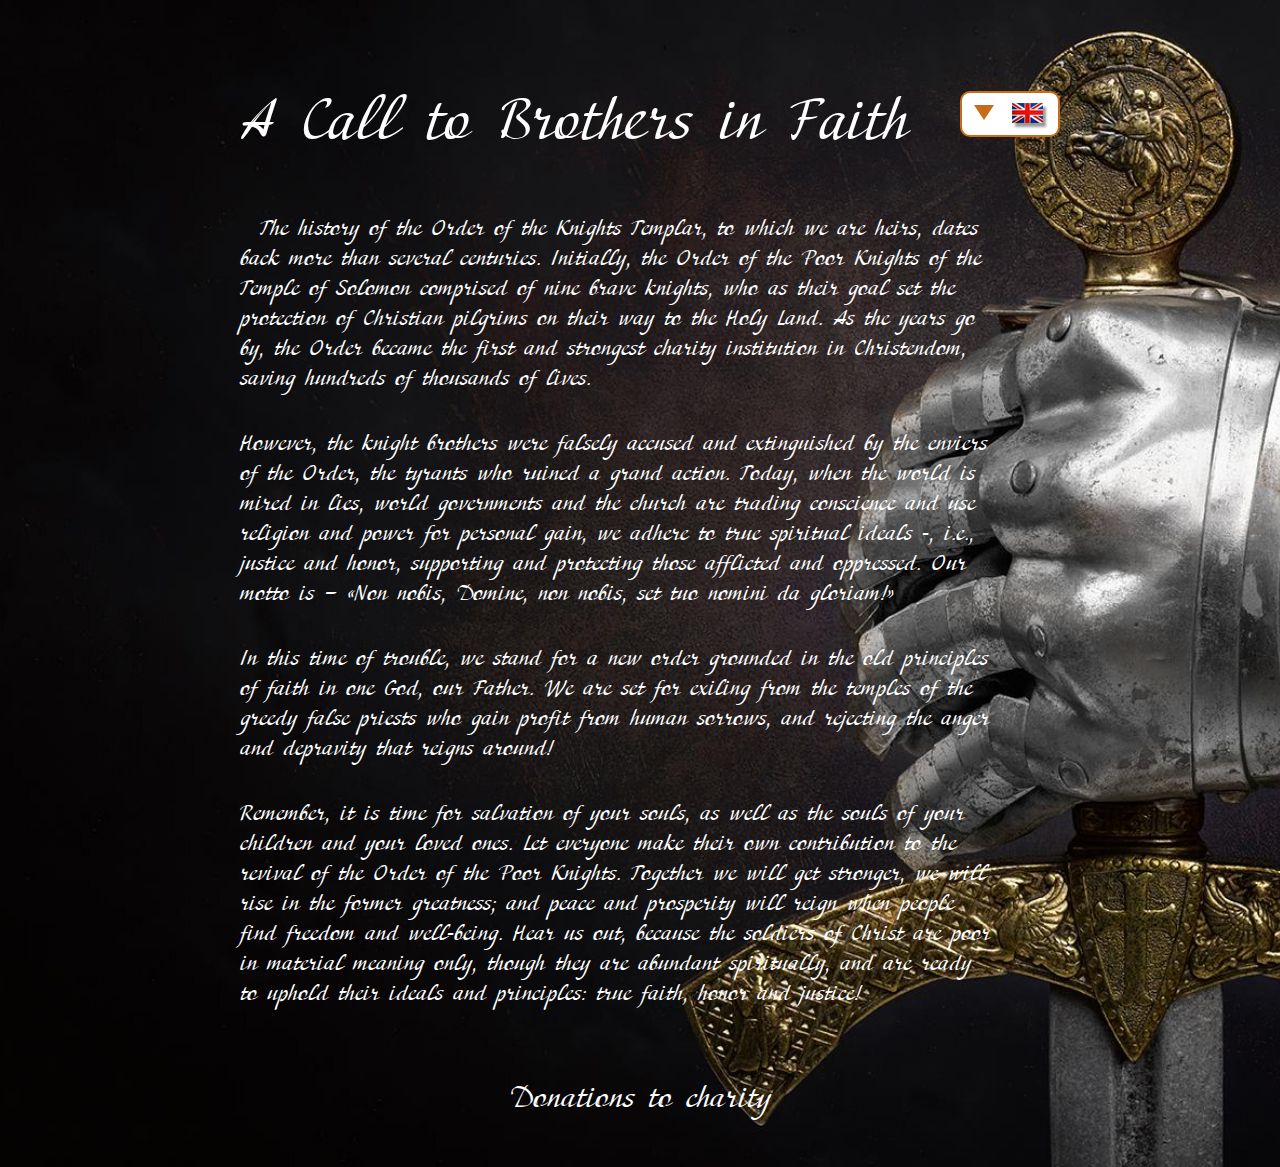
==== main.html @ 1a9f0876 "first commit" ====
<!doctype html>
<html lang="en">
<head>
    <meta charset="UTF-8">
    <meta name="viewport"
          content="width=device-width, user-scalable=no, initial-scale=1.0, maximum-scale=1.0, minimum-scale=1.0">
    <meta http-equiv="X-UA-Compatible" content="ie=edge">
    <title>Орден</title>
    <link rel="stylesheet" href="css/main.css">
    <link rel="stylesheet" href="fonts/stylesheet.css">
    <link rel="stylesheet" href="css/customSelect.css">
</head>
<body>
<main class="main">
<div class="container-knight">
    <div class="main-wrapper">
        <div class="main-wrapper__title">
            <h1 class="lang-title__letter">A Call to Brothers in Faith</h1>
            <div class="wrapper-knight">
                <div class="select__wrap">
                    <ul class="default__option">
                        <li>
                            <div class="option british">
                                <div class="icon" data-language="br"></div>
                            </div>
                        </li>
                    </ul>
                    <ul class="select__ul">
                        <li>
                            <div class="option br">
                                <div class="icon" data-language="br"></div>
                            </div>
                        </li>
                        <li>
                            <div class="option russia">
                                <div class="icon" data-language="ru"></div>
                            </div>
                        </li>
                        <li>
                            <div class="option english">
                                <div class="icon" data-language="en"></div>
                            </div>
                        </li>
                    </ul>
                </div>
            </div>
        </div>
        <div class="main-wrapper__info">
            <p class="lang-first__p">
                The history of the Order of the Knights Templar, to which we are heirs, dates
                back more than several centuries. Initially, the Order of the Poor Knights of
                the Temple of Solomon comprised of nine brave knights, who as their goal
                set the protection of Christian pilgrims on their way to the Holy Land. As
                the years go by, the Order became the first and strongest charity institution
                in Christendom, saving hundreds of thousands of lives.
            </p>
            <p class="lang-second__p">
                However, the knight brothers were falsely accused and extinguished by the
                enviers of the Order, the tyrants who ruined a grand action. Today, when
                the world is mired in lies, world governments and the church are trading
                conscience and use religion and power for personal gain, we adhere to
                true spiritual ideals -, i.e., justice and honor, supporting and protecting
                those afflicted and oppressed. Our motto is – «Non nobis, Domine,
                non nobis, set tuo nomini da gloriam!»
            </p>
            <p class="lang-third__p">
                In this time of trouble, we stand for a new order grounded in the old principles
                of faith in one God, our Father. We are set for exiling from the temples of the
                greedy false priests who gain profit from human sorrows, and rejecting the
                anger and depravity that reigns around!
            </p>
            <p class="lang-fourth__p">
                Remember, it is time for salvation of your souls, as well as the souls of your
                children and your loved ones. Let everyone make their own contribution to
                the revival of the Order of the Poor Knights. Together we will get stronger,
                we will rise in the former greatness; and peace and prosperity will reign
                when people find freedom and well-being. Hear us out, because the soldiers
                of Christ are poor in material meaning only, though they are abundant
                spiritually, and are ready to uphold their ideals and principles: true faith,
                honor and justice!
            </p>
        </div>
        <div class="main-wrapper__link">
            <a href="index.html" class="lang-knight">Donations to charity</a>
        </div>
    </div>
</div>
</main>
<script src="js/translate.js"></script>
<script src="https://code.jquery.com/jquery-3.4.1.min.js"></script>
<script src="js/main.js"></script>
</body>
</html>
---- css/main.css ----
body {
    font-family: 'adventureregular',sans-serif;
    margin: 0;
    /*height: 1080px;*/
    color: white;
}
h1{
    margin: 0;
}
p{
    margin: 0;
}

.main{
    background: url("/img/knight.jpg") no-repeat center;
    background-size: cover;
}
.container-knight{
    width: 1230px;
    padding: 0 15px;
    margin: 0 auto;
}
.main-wrapper{
   padding-top: 90px;
}
.main-wrapper__title {
    position: relative;
}
.main-wrapper__title h1{
    font-size: 57px;
    font-weight: normal;
    margin-bottom: 50px;
}
.main-wrapper__title select {
    position: absolute;
    top: 25px;
    right: 30%;
}
.main-wrapper__info{
    max-width: 750px;
}
.main-wrapper__info p {
    font-size: 21px;
    font-weight: normal;
    margin-top: 35px;
}
.main-wrapper__info p:first-child{
    margin-top: 0;
    text-indent: 20px;
}
.main-wrapper__link{
    margin-top: 160px;
    text-align: right;
    padding-bottom: 45px;
}
.main-wrapper__link a{
    font-weight: normal;
    font-size: 30px;
    color: white;
    text-decoration: none;
}
@media (max-width: 1440px) {
    .main {
        background: url(/img/knight.jpg) no-repeat center;
        background-size: cover;
    }
    .container-knight{
        width: 1000px;
    }
    .wrapper-knight {
        left: 75% !important;
    }
    .main-wrapper__link{
        text-align: center;
        margin-top: 80px;
    }
}
@media (max-width: 1280px) {
    .container-knight{
        width: 800px;
    }
    .wrapper-knight {
        left: 90% !important;
    }
    .main-wrapper__info p{
        font-size: 22px;
    }
    .main-wrapper__link{
        margin-top: 70px;
        text-align: center;
    }
}
@media (max-width: 980px) {
    .main{
        background-position-x: center !important;
    }
    .container-knight{
        width: 540px;
    }
    .main-wrapper {
        padding-top: 50px;
    }
    .wrapper-knight {
        left: 100% !important;
    }
    .main-wrapper__title h1{
        font-size: 45px;
    }
    .main-wrapper__info p {
        font-size: 20px;
    }
    .main-wrapper__link a {
        font-size: 35px;
    }
}
@media (max-width: 768px) {
    .wrapper-knight{
        left: 40%!important;
        top: -65px !important;
    }
}
@media (max-width: 600px) {
    .container-knight{
        width: 400px;
    }
    .main-wrapper__title h1 {
        font-size: 34px;
    }
    .main-wrapper__info p {
        font-size: 18px;
    }
    .main-wrapper__title h1{
        margin-bottom: 0;
    }
    .main-wrapper__link {
        margin-top: 50px;
        text-align: center;
    }
}
---- fonts/stylesheet.css ----
/*! Generated by Font Squirrel (https://www.fontsquirrel.com) on May 6, 2022 */



@font-face {
    font-family: 'adventureregular';
    src: url('Adventure.ttf') format('opentype');
    font-weight: normal;
    font-style: normal;

}
---- css/customSelect.css ----
.wrapper {
    position: absolute;
    top: 50px;
    left: 85%;
}
.wrapper-knight {
    position: absolute;
    top: -15px;
    left: 65%;
}
.select__wrap{
    width: 100px;
    position: relative;
    user-select: none;
}
.select__wrap .default__option{
    position: relative;
    border-radius: 10px;
    cursor: pointer;
    background: #fff;
    border: 2px solid #c96c1a;
    padding-left: 0;

}
.select__wrap .default__option li {
    list-style: none;
    padding: 10px 10px 0 10px;
}
.select__wrap .default__option::after {
    content: '';
    position: absolute;
    top: 12px;
    left: 12px;
    width: 0;
    height: 0;
    border-left: 10px solid transparent;
    border-right: 10px solid transparent;
    border-top: 15px solid #c96c1a;
    transition: 0.2s ease-in-out;
}
.select__wrap .select__ul{
    position: absolute;
    top: 30px;
    left: 0;
    width: 100%;
    background: #fff;
    border-radius: 10px;
    padding: 0;
    visibility: hidden;
    transition: 0.2s ease-in-out;
    opacity: 0;
}
.select__wrap .select__ul li {
    list-style: none;
    cursor: pointer;
    border: 2px solid  #c96c1a;
    padding: 10px 10px 0 10px;
}
.select__wrap .select__ul li:hover {
    background: #fff4dd;

}
.select__wrap .select__ul li:first-child {
    border-top-left-radius: 5px;
    border-top-right-radius: 5px;
}
.select__wrap .select__ul li:last-child {
    border-bottom-left-radius: 5px;
    border-bottom-right-radius: 5px;

}
.select__wrap .option .icon {
    background: url("../img/br.png") no-repeat 0 0;
    height: 32px;
    width: 40px;
}
.select__wrap .option.british .icon {
    margin-left: 40px;
}
.select__wrap .option.br .icon{
    background: url("../img/br.png")no-repeat 0 0;
    margin-left: 40px;
}
.select__wrap .option.russia .icon {
    background: url("../img/russian.png") no-repeat 0 0;
    margin-left: 40px;
}
.select__wrap .option.english .icon {
    background: url("../img/en.png") no-repeat 0 0;
    margin-left: 40px;
}
.select__wrap.active .default__option::after {
    transform: rotate(-180deg);
}
.select__wrap.active .select__ul{
    visibility: visible;
    opacity: 1;
}
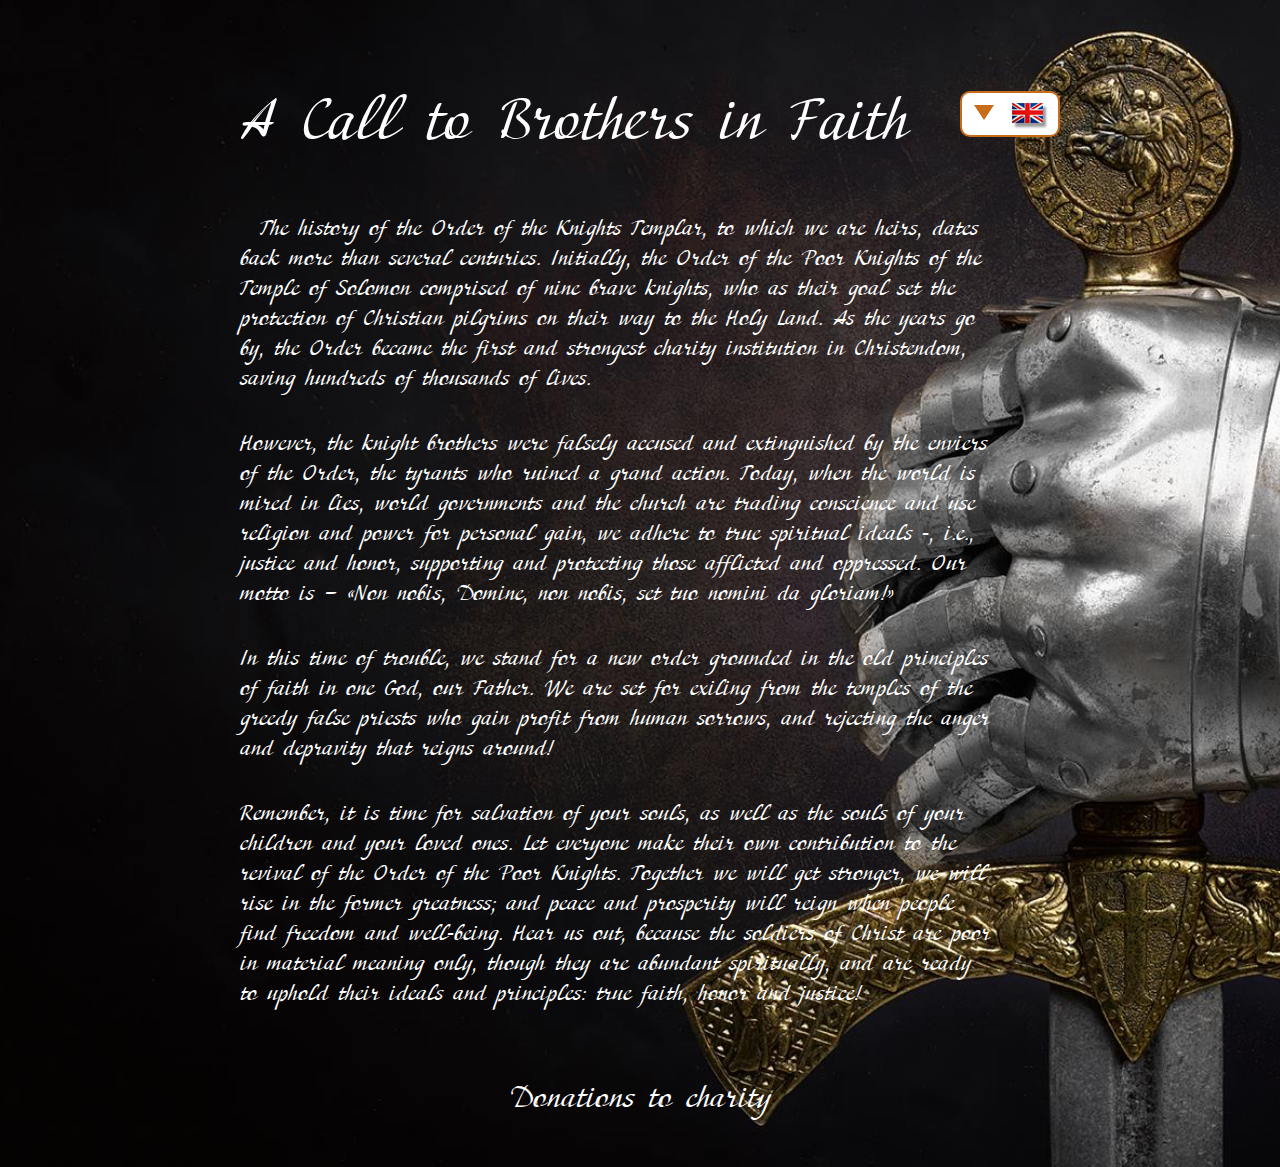
==== commit 65dcf508: "Add files via upload" ====
--- a/main.html
+++ b/main.html
@@ -33,12 +33,12 @@
                         </li>
                         <li>
                             <div class="option russia">
-                                <div class="icon" data-language="ru"></div>
+                                <div class="icon" data-language="fr"></div>
                             </div>
                         </li>
                         <li>
                             <div class="option english">
-                                <div class="icon" data-language="en"></div>
+                                <div class="icon" data-language="sp"></div>
                             </div>
                         </li>
                     </ul>
--- a/css/main.css
+++ b/css/main.css
@@ -12,7 +12,7 @@
 }
 
 .main{
-    background: url("/img/knight.jpg") no-repeat center;
+    background: url("../img/knight.png") no-repeat center;
     background-size: cover;
 }
 .container-knight{
@@ -45,7 +45,6 @@
     margin-top: 35px;
 }
 .main-wrapper__info p:first-child{
-    margin-top: 0;
     text-indent: 20px;
 }
 .main-wrapper__link{
@@ -61,7 +60,7 @@
 }
 @media (max-width: 1440px) {
     .main {
-        background: url(/img/knight.jpg) no-repeat center;
+        background: url(../img/knight.png) no-repeat center;
         background-size: cover;
     }
     .container-knight{
@@ -136,4 +135,18 @@
         margin-top: 50px;
         text-align: center;
     }
+}
+@media (max-width: 450px) {
+    .container-knight {
+        width: 320px;
+    }
+    .main-wrapper__title h1 {
+        font-size: 27px;
+    }
+    .main-wrapper__info {
+        max-width: 320px;
+    }
+    .main-wrapper__link a {
+        font-size: 30px;
+    }
 }--- a/css/customSelect.css
+++ b/css/customSelect.css
@@ -82,12 +82,14 @@
     margin-left: 40px;
 }
 .select__wrap .option.russia .icon {
-    background: url("../img/russian.png") no-repeat 0 0;
+    background: url("../img/fr.png") no-repeat 0 0;
     margin-left: 40px;
+    background-size: 30px;
 }
 .select__wrap .option.english .icon {
-    background: url("../img/en.png") no-repeat 0 0;
+    background: url("../img/sp.png") no-repeat 0 0;
     margin-left: 40px;
+    background-size: 30px;
 }
 .select__wrap.active .default__option::after {
     transform: rotate(-180deg);
